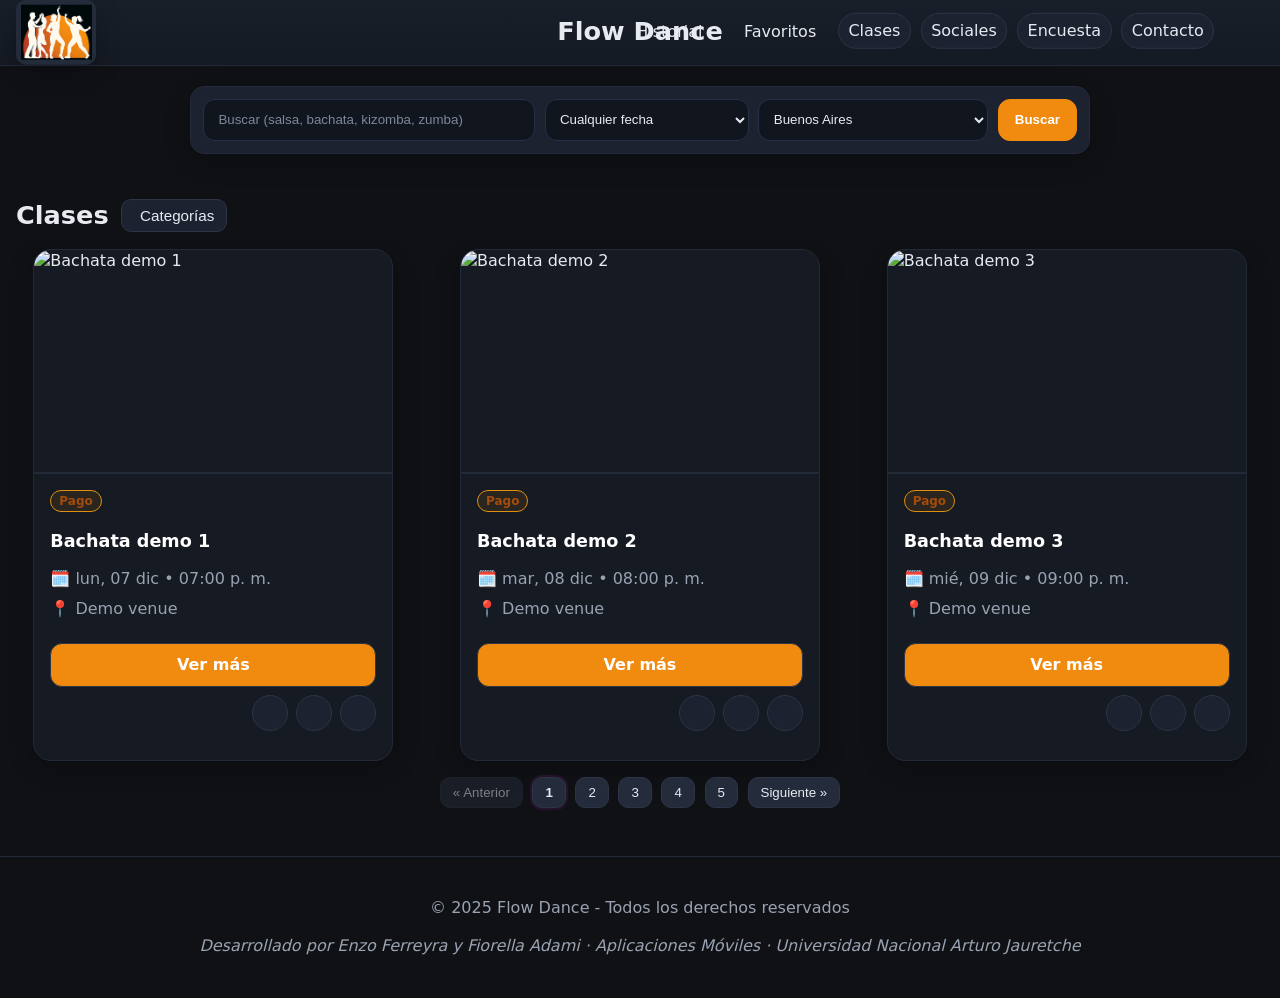
==== categories.html @ 74bfeacb "Finalizar compra." ====
<!DOCTYPE html>
<html lang="es">
<head>
  <meta charset="UTF-8" />
  <meta name="viewport" content="width=device-width, initial-scale=1.0" />
  <title>Flow Dance – Categorías</title>

  <!-- CSS -->
  <link rel="stylesheet" href="css/categories.css" />
  <link rel="stylesheet" href="css/modal-alerts.css" />
  <link rel="stylesheet" href="css/estilos.css" />
  <link rel="stylesheet" href="css/carrito.css" />
  <link rel="stylesheet" href="css/menu.css" />
  <link rel="stylesheet" href="css/detalle.css" />
  <!-- (opcional) estilos del drawer/listas de fav/hist -->
  <link rel="stylesheet" href="css/fav-hist.css" />

  <!-- Iconos -->
  <script src="https://kit.fontawesome.com/f222217ad3.js" crossorigin="anonymous"></script>

  <!-- Leaflet (mapas del modal) -->
  <link rel="stylesheet" href="https://unpkg.com/leaflet/dist/leaflet.css" />
  <script src="https://unpkg.com/leaflet/dist/leaflet.js"></script>
</head>



<body>
  <div id="loader" class="loader-overlay" hidden>
    <div class="spinner"></div>
  </div>

  <!-- Toast -->
  <div id="toast" class="toast"></div>

  <!-- HEADER -->
  <header>
    <div class="header-inner">
      <div class="logo">
        <a href="index.html"><img src="img/logo.png" alt="Logo de la página"></a>
      </div>

      <h1>Flow Dance</h1>

      <!-- Menú principal -->
      <nav class="menu-principal" aria-label="Menú principal">
        <ul class="menu">
        <!-- Botones texto: Historial y Favoritos -->
      <li>
        <button id="btnHistorial" class="btn-link with-icon" title="Ver historial">
          <i class="fa-solid fa-clock-rotate-left" aria-hidden="true"></i>
          <span>Historial</span>
        </button>
      </li>
      <li>
        <button id="btnFavoritos" class="btn-link with-icon" title="Ver favoritos">
          <i class="fa-regular fa-heart" aria-hidden="true"></i>
          <span>Favoritos</span>
        </button>
      </li>
          <li><a href="categories.html">Clases</a></li>
          <li><a href="sociales.html">Sociales</a></li>
          <li><a href="encuesta.html">Encuesta</a></li>
          <li><a href="contacto.html">Contacto</a></li>
          <li>
            <button class="btn-carrito" onclick="abrirCarrito()" title="Abrir carrito">
              <i class="fa-solid fa-cart-shopping"></i>
            </button>
          </li>
        </ul>
      </nav>
    </div>

    <!-- Carrito lateral -->
    <aside class="carrito" id="carrito">
      <header>
        <h2>Tu carrito</h2>
        <span class="cerrar" onclick="cerrarCarrito()">&times;</span>
      </header>
    </aside>
  </header>

  <div class="container">
    <!-- ===== Drawer lateral de Categorías + overlay ===== -->
    <aside id="catDrawer" class="cat-drawer" aria-hidden="true">
      <nav class="vertical-menu" aria-label="Categorías">
        <h2>Categorías</h2>
        <ul>
          <li><a href="#salsa-category"  class="filtro" data-cat="salsa">Salsa</a></li>
          <li><a href="#bachata-category" class="filtro" data-cat="bachata">Bachata</a></li>
          <li><a href="#kizomba-category" class="filtro" data-cat="kizomba">Kizomba</a></li>
          <li><a href="#zumba-category"  class="filtro" data-cat="zumba">Zumba</a></li>
          <li><a href="#cuarteto-category" class="filtro" data-cat="cuarteto">Cuarteto</a></li>
          <li><a href="#Rock-category"   class="filtro" data-cat="Rock">Rock</a></li>
        </ul>
        <hr style="border:0;border-top:1px solid #232a37;margin:1rem 0" />
      </nav>
    </aside>
    <div id="catOverlay" class="cat-overlay" hidden></div>

    <!-- MAIN: filtros + resultados + modal -->
    <main aria-label="Listado y filtros">
      <!-- 🔎 Filtros -->
      <section class="buscador">
        <div class="search-bar">
          <input id="txtBuscar" type="search" placeholder="Buscar (salsa, bachata, kizomba, zumba)" />
          <select id="selFecha" aria-label="Fecha">
            <option value="">Cualquier fecha</option>
            <option value="today">Hoy</option>
            <option value="this_week">Esta semana</option>
            <option value="next_week">La semana que viene</option>
          </select>
          <select id="selUbicacion" aria-label="Ubicación">
            <option value="Buenos Aires" selected>Buenos Aires</option>
            <option value="CABA">Ciudad Autónoma de Buenos Aires</option>
            <option value="Catamarca">Catamarca</option>
            <option value="Chaco">Chaco</option>
            <option value="Chubut">Chubut</option>
            <option value="Córdoba">Córdoba</option>
            <option value="Corrientes">Corrientes</option>
            <option value="Entre Ríos">Entre Ríos</option>
            <option value="Formosa">Formosa</option>
            <option value="Jujuy">Jujuy</option>
            <option value="La Pampa">La Pampa</option>
            <option value="La Rioja">La Rioja</option>
            <option value="Mendoza">Mendoza</option>
            <option value="Misiones">Misiones</option>
            <option value="Neuquén">Neuquén</option>
            <option value="Río Negro">Río Negro</option>
            <option value="Salta">Salta</option>
            <option value="San Juan">San Juan</option>
            <option value="San Luis">San Luis</option>
            <option value="Santa Cruz">Santa Cruz</option>
            <option value="Santa Fe">Santa Fe</option>
            <option value="Santiago del Estero">Santiago del Estero</option>
            <option value="Tierra del Fuego">Tierra del Fuego</option>
            <option value="Tucumán">Tucumán</option>
          </select>
          <button id="btnBuscar" class="btn btn-primary">Buscar</button>
        </div>
      </section>

      <!-- 🧩 Resultados dinámicos -->
      <section id="eventbrite-resultados" aria-label="Resultados de búsqueda">
        <div class="section-title">
          <h2>Clases</h2>
          <button id="btnCategorias" class="btn btn-ghost btn-sm with-icon" type="button" title="Abrir categorías">
            <i class="fa-solid fa-sliders"></i>
            Categorías
          </button>
        </div>

        <div id="resultados" class="category-items"></div>
        <div id="paginacion" class="pager"></div>
      </section>

      <!-- Drawer Favoritos -->
      <aside class="drawer" id="drawerFavoritos" aria-hidden="true">
        <header>
          <h2>Favoritos</h2>
          <button class="cerrar" data-close="#drawerFavoritos">✕</button>
        </header>
        <div class="drawer-body" id="favoritosList"></div>
      </aside>
      <div class="drawer-overlay" data-close="#drawerFavoritos" hidden></div>

      <!-- Drawer Historial -->
     <aside id="drawerHistorial" class="drawer" aria-hidden="true">
  <header>
    <h3>Historial</h3>
    <button class="cerrar" data-close="#drawerHistorial" aria-label="Cerrar">✕</button>
  </header>
  <div id="historialList" class="historial-list"></div>
</aside>
<div class="drawer-overlay" hidden data-close="#drawerHistorial"></div>
    </main>

    <!-- Modal de detalle -->
    <div id="modalDetalle" class="modal" aria-hidden="true">
      <div class="modal-content-detalle">
        <button class="modal-close" id="btnCerrarModal" aria-label="Cerrar">✕</button>
        <div id="detalleEvento"></div>
      </div>
    </div>
  </div>

<!-- Snackbar compacto -->
<div id="snackbar" class="snackbar" role="status" aria-live="polite"></div>


  <!-- FOOTER -->
  <footer>
    <p>&copy; 2025 Flow Dance - Todos los derechos reservados</p>
    <p class="credit"><em>Desarrollado por Enzo Ferreyra y Fiorella Adami · Aplicaciones Móviles · Universidad Nacional Arturo Jauretche</em></p>
  </footer>

<!-- Modal Confirmación -->
<div id="modalConfirmar" class="modal-confirmar">
  <div class="modal-content" id="modalContent">

    <div id="confirmar">
      <i class="fa-solid fa-cart-shopping"></i>
      <h3>¿Deseás finalizar la compra?</h3>
      <!-- Precio total -->
      <div id="precioFinal" class="precio-final"></div>
      <div class="modal-actions">
        <button id="btnCancelar" class="btn btn-cancelar"> Volver</button>
        <button id="btnConfirmar" class="btn btn-confirmar"> Confirmar</button>
      </div>
    </div>
     <div id="gracias" style="display: none;">
      <span id="modalCerrarconfirmar" class="cerrar-confirmar">&times;</span>
       <div class="success-message">
          🎉 
          <h3>¡Compra finalizada con éxito!</h3>
          <p>Gracias por confiar en nosotros.</p>
      </div>
    </div>
  </div>
</div>

  <!-- JS mínimos de página -->
  <script src="https://code.jquery.com/jquery-3.7.1.min.js" crossorigin="anonymous"></script>
  <script src="js/carrito.js"></script>
  <script src="js/toast.js"></script>

  <!-- Spin de carga -->
  <script src="js/loader.js"></script>
  <!-- App (Eventbrite, render, paginación, etc.) -->
  <script src="js/app.js"></script>
  <script src="js/fav-hist.js"></script>
  <!-- Detalle (modal con mapa, chips, etc.) -->
  <script src="js/detalle.js"></script>

  <!-- Lógica del drawer + atajos de filtrado -->
  <script>
    (function(){
      const drawer  = document.getElementById('catDrawer');
      const overlay = document.getElementById('catOverlay');
      const btn     = document.getElementById('btnCategorias');

      function openDrawer(){
        drawer.classList.add('open');
        overlay.hidden = false;
        drawer.setAttribute('aria-hidden','false');
        const first = drawer.querySelector('a, button');
        if (first) first.focus();
      }
      function closeDrawer(){
        drawer.classList.remove('open');
        overlay.hidden = true;
        drawer.setAttribute('aria-hidden','true');
        btn?.focus();
      }
      btn?.addEventListener('click', e => { e.preventDefault(); openDrawer(); });
      overlay?.addEventListener('click', closeDrawer);
      document.addEventListener('keydown', e => { if (e.key === 'Escape') closeDrawer(); });

      // Filtro rápido por categoría
      drawer.querySelectorAll('.filtro').forEach(a=>{
        a.addEventListener('click', e=>{
          const input = document.getElementById('txtBuscar');
          if (input) input.value = a.dataset.cat;
          document.getElementById('btnBuscar')?.click();
          closeDrawer();
        });
      });
    })();
  </script>
</body>
</html>
---- css/categories.css ----
/* ============================
   CATEGORIES.CSS (centrado + drawer)
   ============================ */

/* Reset & variables */
* { box-sizing: border-box; }
:root{
  --bg: #0f1115;
  --panel: #161a22;
  --panel-2: #1c2230;
  --text: #e7eaf0;
  --muted: #9aa3b2;
  --primary: #F18B10;
  --radius: 14px;
  --shadow: 0 8px 24px rgba(0,0,0,.25);
}

/* Base */
html,body{
  margin:0;
  background: var(--bg);
  color: var(--text);
  font-family: system-ui, -apple-system, Segoe UI, Roboto, "Helvetica Neue", Arial, "Noto Sans", "Liberation Sans", sans-serif;
  line-height: 1.4;
}

/* Header compacto (la página ya trae estilos globales, esto es mínimo por si hace falta) */
header{
  position: sticky; top:0; z-index: 5;
  background: linear-gradient(180deg, #191f2a 0%, #141923 100%);
  border-bottom: 1px solid #232a37;
  padding: 0;
  display: flex; align-items: center; justify-content: space-between; gap:1rem;
}
header .logo{ background:#242b3a; padding:.3rem; border-radius:10px; box-shadow: var(--shadow); height:4rem; display:flex; align-items:center; }
header .logo img{ max-height:100%; display:block; }
header h1{ margin:0; text-align:center; font-size: clamp(1.1rem, 2vw, 1.6rem); }

/* =======================================
   LAYOUT: centrado y sin columna reservada
   ======================================= */

/* IMPORTANTE: en tu HTML esta hoja se carga ANTES que estilos.css.
   Para ganar la cascada contra estilos.css (que usa :has(> aside)),
   usamos !important en las reglas críticas. */
.container{
  display: grid;
  grid-template-columns: 1fr !important;  /* 1 sola columna siempre */
  max-width: 1100px;                       /* ancho de contenido centrado */
  margin: 0 auto;                          /* centrar */
  gap: 1rem;
  padding: 1rem;
}
/* Si estilos.css pone 220px 1fr cuando hay <aside>, lo anulamos igual */
.container:has(> aside){
  grid-template-columns: 1fr !important;
}

/* Contenido principal */
main{ display: grid; grid-template-columns: 1fr; gap: 1.25rem; }

/* =======================================
   Drawer (solapa) de Categorías + overlay
   ======================================= */
.cat-drawer{
  position: fixed; top: 0; left: 0;
  height: 100vh; width: 300px;
  transform: translateX(-110%);
  transition: transform .25s ease;
  z-index: 40;
}
.cat-drawer.open{ transform: translateX(0); }

.cat-drawer .vertical-menu{
  height: 100%; overflow: auto;
  background: var(--panel);
  border-right: 1px solid #232a37;
  border-radius: 0 14px 14px 0;
  padding: 1rem;
  box-shadow: var(--shadow);
}
.vertical-menu h2{ margin:.2rem 0 1rem; font-size: 1.05rem; }
.vertical-menu ul{ list-style:none; margin:0; padding:0; }
.vertical-menu li{ margin:.25rem 0; }
.vertical-menu a{
  display:inline-block; padding:.4rem .55rem; margin:.15rem 0;
  border-radius:10px; text-decoration:none; color:var(--text);
}
.vertical-menu a:hover{ background:#212836; }

.cat-overlay{
  position: fixed; inset: 0;
  background: rgba(0,0,0,.45);
  z-index: 35;
}

/* ==================
   Buscador centrado
   ================== */
.buscador { margin-top: .25rem; }
.search-bar{
  display: grid;
  grid-template-columns: 1.3fr 0.8fr 0.9fr auto;
  gap: .6rem; align-items: center;
  background: var(--panel-2);
  border: 1px solid #232a37;
  border-radius: 14px;
  padding: .75rem;
  box-shadow: var(--shadow);

  /* centrado y tope de ancho */
  max-width: 900px;
  margin: 0 auto 1.5rem auto;
}
.search-bar input[type="search"],
.search-bar select,
.search-bar button{
  height: 42px; border-radius: 12px;
}
.search-bar input[type="search"]{
  padding-left:.9rem; border:1px solid #273046; background:#10151e; color:var(--text);
}
.search-bar select{
  border:1px solid #273046; background:#10151e; color:var(--text); padding:.55rem .65rem;
}
.search-bar #btnBuscar{ font-weight:700; padding:0 1rem; }
.search-bar input[type="search"]:hover, .search-bar select:hover{ filter:brightness(1.05); }

@media (max-width: 820px){
  .search-bar{ grid-template-columns: 1fr; gap: .5rem; }
  .search-bar #btnBuscar{ width:100%; }
}

/* ==========================
   Grilla fluida y centrada
   ========================== */
.category-items{
  display: grid;
  /* se adapta a 1, 2 o 3+ columnas según espacio */
  grid-template-columns: repeat(auto-fill, minmax(280px, 1fr));
  gap: 1.5rem;
  justify-items: center;   /* centra las cards dentro de cada celda */
}

/* =================
   Card de Evento
   ================= */
.evento{
  background: var(--panel);
  border: 1px solid #232a37;
  border-radius: 18px;
  overflow: hidden;
  box-shadow: var(--shadow);
  transition: transform .15s ease, box-shadow .15s ease;
  display: flex; flex-direction: column;

  /* ancho máximo para no “estirarse” demasiado */
  width: 100%;
  max-width: 360px;
}
.evento:hover{ transform: translateY(-2px); box-shadow: 0 12px 28px rgba(0,0,0,.35); }
.evento img{
  width: 100%; aspect-ratio: 16/10; object-fit: cover; display:block;
  border-bottom: 2px solid #232a37; border-bottom-left-radius: 0; border-bottom-right-radius: 0;
}
.evento .content{
  padding: 1rem; 
  text-align: left; 
  flex: 1;
  display:flex; 
  flex-direction:column; 
  justify-content:flex-start;
}

/* chips (si los usás) */
.tags{ display:flex; gap:.4rem; flex-wrap:wrap; margin-bottom:.55rem; }
.chip{
  display:inline-flex; align-items:center; gap:.35rem;
  padding:.28rem .56rem; border-radius:999px;
  background:#10151e; border:1px solid #273046; color:#cfd6e3;
  font-size:.82rem; line-height:1; font-weight:600;
}
.chip-free{ background:#11261c; border-color:#1f7a46; color:#b7ffd6; }

/* Título + meta */
.evento h3{ margin:.5rem 0 .7rem; font-size:1.1rem; font-weight:700; color:#fff; }
.evento p{ margin:.3rem 0; color: var(--muted); font-size:.95rem; }
.evento a.btn{
  margin-top:auto; align-self:center; display:inline-block; padding:.6rem 1.1rem; text-decoration:none;
  background: var(--primary); color:#fff; border-radius: 12px; font-weight:600;
  transition: background .2s ease, transform .1s ease;
}
.evento a.btn:hover{ background:#D97A0A; transform: translateY(-1px); }

/* Acciones secundarias (icons redondos) */
.icon-btn {
  display: inline-flex; align-items: center; justify-content: center;
  width: 36px; height: 36px; border-radius: 50%;
  background: #1c2230; color: #fff; border: 1px solid #2c3446; font-size: 1rem;
  transition: all .15s ease; text-decoration: none;
}
.icon-btn:hover { background:#273046; transform: translateY(-2px); }

/* =================
   Paginación
   ================= */
.pager{ display:flex; gap:.6rem; align-items:center; justify-content:center; margin-top: 1rem; }
.page-btn{ padding:.4rem .7rem; border:1px solid #2c3446; background:#242b3a; color:#e7eaf0; cursor:pointer; border-radius:8px; }
.page-btn.is-active{ font-weight:600; border-color: var(--primary); box-shadow:0 0 0 2px rgba(241,139,16,.15); }
.page-btn[disabled]{ opacity:.5; cursor:not-allowed; }

/* =================
   Footer
   ================= */
footer{
  margin-top: 2rem; color: var(--muted); text-align: center;
  padding: 1.5rem .5rem; border-top: 1px solid #232a37;
}

/* =================
   Accesibilidad & Scroll
   ================= */
a:focus, button:focus, input:focus, select:focus{ outline:2px solid var(--primary); outline-offset:2px; }
::-webkit-scrollbar{ width:10px; height:10px; }
::-webkit-scrollbar-thumb{ background:#2a3346; border-radius:10px; }
::-webkit-scrollbar-track{ background:#11151d; }

/* Título de sección con botón “Categorías” a la izquierda */
.section-title{
  display:flex; align-items:center; justify-content:flex-start;
  gap:.75rem; margin: 0 0 .75rem;
}
.section-title h2{ margin:0; font-size: clamp(1.2rem, 1.2rem + .6vw, 1.6rem); }

/* Botón chico, estilo fantasma para quedar discreto */
.btn.btn-sm{ padding:.45rem .75rem; border-radius:10px; font-size:.95rem; }
.btn.with-icon i{ margin-right:.4rem; }

/* En pantallas chicas, que el botón baje debajo del título si hace falta */
@media (max-width: 560px){
  .section-title{ flex-wrap: wrap; }
}

/* opcional: que el header de la sección quede sticky */
#eventbrite-resultados .section-title{
  position: sticky; top: 76px; /* ajusta según alto de tu header */
  background: var(--bg);
  z-index: 3;
  padding-top:.25rem; padding-bottom:.25rem;
}

.evento-precio {
  font-size: 1.1rem;
  font-weight: bold;
  color: #28a745; 
  margin: 0.5rem 0 1rem;
}

/* Loader / Spinner */
.loader-overlay{
  position: fixed;
  inset: 0;
  background: rgba(0,0,0,.6);
  display: flex;
  justify-content: center;
  align-items: center;
  z-index: 100; /* mayor que header (5) y drawer (40) */
}
.spinner{
  width: 60px;
  height: 60px;
  border: 6px solid #2c3446;
  border-top: 6px solid var(--primary);
  border-radius: 50%;
  animation: spin 1s linear infinite;
}
@keyframes spin { to { transform: rotate(360deg); } }

/* Asegura que cualquier [hidden] NO se muestre */
[hidden] { display: none !important; }

/* Específico para el loader */
.loader-overlay[hidden] { display: none !important; }
---- css/modal-alerts.css ----
/* ====== Backdrop del modal de Favoritos ====== */
#favModalBackdrop {
  position: fixed;
  inset: 0;
  background: rgba(0,0,0,.55);
  opacity: 0;
  pointer-events: none;
  transition: opacity .18s ease;
  z-index: 9998;
}
#favModalBackdrop.is-open { opacity: 1; pointer-events: auto; }

/* ====== Contenedor del modal de Favoritos ====== */
#favModal {
  position: fixed;
  inset: 0;
  display: grid;
  place-items: center;
  padding: 1rem;
  z-index: 9999;
  pointer-events: none;
}
#favModal.is-open { pointer-events: auto; }
#favModal[hidden] { display: none; }

/* Tarjeta */
#favModal .modal__card{
  width: min(680px, 92vw);
  background: var(--panel, #161a22);
  border: 1px solid #232a37;
  border-radius: 16px;
  box-shadow: var(--shadow, 0 8px 24px rgba(0,0,0,.25));
  transform: translateY(6px) scale(.98);
  opacity: 0;
  transition: transform .18s ease, opacity .18s ease;
}
#favModal.is-open .modal__card{
  transform: translateY(0) scale(1);
  opacity: 1;
}

/* Header / body / footer */
#favModal .modal__header,
#favModal .modal__footer { padding: .9rem 1rem; }

#favModal .modal__header{
  display:flex;
  align-items:center;
  justify-content:space-between;
  border-bottom:1px solid #232a37;
}

#favModal .modal__body{
  padding: 1rem;
  max-height: 60vh;
  overflow:auto;
}

#favModal .modal__close{
  background:#1c2230;
  border:1px solid #2c3446;
  color:#fff;
  width: 36px;
  height:36px;
  border-radius: 8px;
  cursor:pointer;
}

#favModal .modal__pre{
  white-space: pre-wrap;
  font-family: ui-monospace, SFMono-Regular, Menlo, Consolas, monospace;
  background:#10151e;
  border:1px solid #273046;
  border-radius:10px;
  padding:.75rem;
}

#favModal .modal__footer{
  display:flex;
  gap:.6rem;
  justify-content:flex-end;
}

/* Éxito */
#favModal .modal__card--success{ border: 2px solid #16a34a; }
#favModal .modal__body--center{ text-align: center; }
#favModal .checkmark{
  font-size: 3rem;
  color: #16a34a;
  font-weight: bold;
  margin-bottom: .8rem;
}

/* Snackbar compacto */
.snackbar{
  position: fixed;
  left: 50%;
  bottom: 24px;
  transform: translateX(-50%);
  background: var(--panel, #161a22);
  color: var(--text, #e7eaf0);
  border: 1px solid #273046;
  border-left: 4px solid #16a34a;      /* verde éxito */
  padding: .6rem .9rem;
  border-radius: 10px;
  box-shadow: var(--shadow, 0 8px 24px rgba(0,0,0,.25));
  font-size: .95rem;
  display: none;
  z-index: 10000;
}
.snackbar.show{
  display: block;
  animation: snack-in .18s ease, snack-out .20s ease 2.3s forwards;
}
.snackbar .icon{ margin-right:.5rem; }
.snackbar.error{ border-left-color: #ef4444; }

@keyframes snack-in { from { opacity: 0; transform: translate(-50%, 8px); }
                      to   { opacity: 1; transform: translate(-50%, 0); } }
@keyframes snack-out{ to   { opacity: 0; transform: translate(-50%, 8px); } }
---- css/estilos.css ----
/* Reset básico y variables */
* { box-sizing: border-box; }
:root{
  --bg: #0f1115;
  --panel: #161a22;
  --panel-2: #1c2230;
  --text: #e7eaf0;
  --muted: #9aa3b2;
  --primary: #F18B10;
  --accent: #ff537a; /* para el botón calendario */
  --radius: 14px;
  --shadow: 0 8px 24px rgba(0,0,0,.25);
}

.category-title { margin-top: 0; scroll-margin-top: 84px; }

html,body{
  margin:0;
  background: var(--bg);
  color: var(--text);
  font-family: system-ui, -apple-system, Segoe UI, Roboto, "Helvetica Neue", Arial, "Noto Sans", "Liberation Sans", sans-serif;
  line-height: 1.4;
}

/* Header */
header{
  position: sticky;
  top:0; z-index: 5;
  background: linear-gradient(180deg, #191f2a 0%, #141923 100%);
  border-bottom: 1px solid #232a37;
  padding: .9rem 1rem;
  display: flex; align-items: center; justify-content: center; gap:1rem;
}

/* Logo contenedor */
header .logo {
  position: absolute;
  left: 16px;
  top: 50%;
  transform: translateY(-50%);
  background: #242b3a;
  padding: 0.3rem;
  border-radius: 10px;
  box-shadow: var(--shadow);
  display: flex;
  align-items: center;
  justify-content: center;
  height: 100%;
}

/* Enlace dentro del logo */
header .logo a {
  display: flex;
  align-items: center;
  justify-content: center;
  height: 100%;
  text-decoration: none;
}

/* Imagen del logo */
header .logo img {
  max-height: 100%;
  width: auto;
  display: block;
}

header h1{
  margin:0; text-align:center; font-size: clamp(1.1rem, 2vw, 1.6rem);
}

/* Layout principal */
.container{
  display: grid;
  grid-template-columns: 1fr;
  gap: 1rem;
  max-width: 1280px;
  margin: 0 auto; padding: 1rem;
}
/* 1) Que <main> ocupe siempre todo el ancho por defecto */
.container > main { grid-column: 1 / -1; }

@media (min-width: 600px){
  .container:has(> aside) { grid-template-columns: 220px 1fr; }
  .container:has(> aside) > main { grid-column: auto; } /* vuelve a su columna */
}

/* Sidebar */
aside{
  background: var(--panel);
  border: 1px solid #232a37;
  border-radius: var(--radius);
  padding: 1rem;
}
aside h2{ margin: .2rem 0 1rem; font-size: 1.05rem; }
aside ul{ list-style: none; margin: 0; padding: 0; }
aside li{ margin: .25rem 0; }
aside a{
  display: inline-block; padding:.4rem .55rem; margin:.15rem 0;
  border-radius: 10px; text-decoration: none; color: var(--text);
}
aside a:hover{ background: #212836; }

/* Publicidad opcional */
.ad{
  display: none;
  background: var(--panel-2);
  border: 1px solid #232a37;
  border-radius: var(--radius);
  padding: 1rem;
}

/* Toolbar (filtros) */
.toolbar{
  display: flex; flex-wrap: wrap; gap: .5rem; margin-bottom: .5rem;
}
input[type="text"], input[type="search"], select{
  background:#10151e; color:var(--text);
  border:1px solid #273046; border-radius:10px;
  padding:.55rem .65rem; outline:none;
}
input::placeholder{ color:#7e8899; }

/* Botones base */
button, .btn{
  background:#242b3a; color:var(--text);
  border:1px solid #2c3446; border-radius:10px;
  padding:.5rem .8rem; cursor:pointer; text-decoration:none;
  transition: filter .18s ease, transform .12s ease, box-shadow .12s ease;
  box-shadow: 0 0 0 rgba(0,0,0,0);
}
button:hover, .btn:hover{ filter:brightness(1.08); transform: translateY(-1px); }
.btn-primary{ background: var(--primary); border-color: #F18B10; color:#fff; }

/* Tamaños/variantes CTA */
.btn-lg{ padding:.75rem 1.1rem; border-radius: 999px; font-weight:700; }
.btn-ghost{ background:#1c2230; border-color:#2c3446; }

/* Contenedor de resultados */
main{ display: grid; grid-template-columns: 1fr; gap: 1rem; }

/* ===== Sección promocional ===== */
.promo-section {
  display: grid;
  grid-template-columns: 1fr;
  gap: 1.5rem;
  background: var(--panel-2);
  border: 1px solid #232a37;
  border-radius: var(--radius);
  box-shadow: var(--shadow);
  padding: 1.5rem;
  margin-bottom: 2rem;
}

.promo-image { position: relative; }

.promo-image img {
  width: 100%;
  border-radius: var(--radius);
  object-fit: cover;
  aspect-ratio: 16/9;
  display: block;
}

/* overlay del texto BACHATA */
.promo-overlay {
  position: absolute;
  bottom: 12px;
  left: 12px;
  background: rgba(0,0,0,.55);
  color: #fff;
  padding: .55rem .8rem;
  border-radius: 10px;
  font-weight: 800;
  letter-spacing: .08em;
  text-transform: uppercase;
  line-height: 1.1;
  font-size: clamp(1.2rem, 3vw, 2rem);
}
.promo-overlay span{
  display:block;
  font-weight:600;
  letter-spacing:.18em;
  opacity:.95;
  font-size: clamp(.8rem, 1.6vw, 1.05rem);
}

.promo-content h2 { margin: 0 0 .5rem; font-size: clamp(1.3rem, 2.2vw, 1.8rem); }
.promo-content p { margin: .4rem 0; color: var(--muted); }

/* CTAs de la promo */
.promo-ctas{ margin-top: 1rem; display: flex; gap: .8rem; flex-wrap: wrap; }

/* Métricas de la promo */
.promo-stats{
  margin-top: 1rem;
  display: grid;
  grid-template-columns: 1fr;
  gap: .9rem;
}
.stat{
  background: #141a25;
  border: 1px solid #232a37;
  border-radius: 16px;
  padding: .9rem 1rem;
  text-align: center;
  box-shadow: var(--shadow);
}
.stat-number{
  font-size: 1.1rem;
  font-weight: 800;
  line-height: 1.1;
}
.stat-label{
  color: var(--muted);
  margin-top: .15rem;
  font-size: .95rem;
}

/* ===== Grilla de cards ===== */
.category-items{
  display: grid;
  grid-template-columns: 1fr;   /* móvil: 1 columna */
  gap: 2rem;
  align-items: stretch;
}

/* Card de evento */
.evento{
  background: var(--panel);
  border: 1px solid #232a37;
  border-radius: 18px;
  overflow: hidden;
  box-shadow: var(--shadow);
  transition: transform .15s ease, box-shadow .15s ease;
  display: flex;
  flex-direction: column;
}
.evento:hover{ transform: translateY(-2px); box-shadow: 0 12px 28px rgba(0,0,0,.35); }

/* Imagen protagonista */
.evento img{
  width: 100%;
  aspect-ratio: 16/10;
  object-fit: cover;
  display:block;
  border-bottom: 2px solid #232a37;
  border-bottom-left-radius: 0; border-bottom-right-radius: 0;
}

.evento .content{
  padding: 1rem 1rem 1.1rem;
  text-align: left;
  flex: 1;
  display: flex;
  flex-direction: column;
  justify-content: flex-start;
}

/* Chips */
.tags{ display: flex; gap:.4rem; flex-wrap: wrap; margin-bottom:.55rem; }
.chip{
  display:inline-flex; align-items:center; gap:.35rem;
  padding:.28rem .56rem; border-radius:999px;
  background:#10151e; border:1px solid #273046; color:#cfd6e3;
  font-size:.82rem; line-height:1; font-weight:600;
}
.chip-free{ background:#11261c; border-color:#1f7a46; color:#b7ffd6; }

/* Título de la card */
.evento-title{
  margin:.35rem 0 .3rem;
  font-size:1.15rem; line-height:1.25; letter-spacing:.2px;
  color:#fff;
}

/* Lista de meta (fecha / lugar) */
.evento-meta{
  list-style:none; padding:0; margin:.2rem 0 .9rem;
  display:flex; flex-direction:column; gap:.5rem; color:var(--muted);
}
.evento-meta .ico{
  width:18px; height:18px; flex:0 0 18px; opacity:.9;
}
.evento-meta li{
  display:flex; align-items:flex-start; gap:.45rem;
}

/* Acciones */
.evento-actions{ display:flex; gap:.6rem; margin-bottom:.7rem; }
.btn-ghost{ background:#1c2230; border-color:#2c3446; }

/* Botón calendario grande */
.btn-calendar{
  display:block; width:100%; text-align:center;
  background: var(--accent); border-color: var(--accent);
  color:#fff; font-weight:800; border-radius: 999px;
  padding:.72rem 1rem; letter-spacing:.15px;
  box-shadow: inset 0 -2px 0 rgba(0,0,0,.12);
}
.btn-calendar:hover{ filter:brightness(1.05); transform: translateY(-1px); }

/* Estados vacíos/errores */
.empty, .error{
  background:#151a24; border:1px dashed #2a3346; color:#9aa3b2;
  border-radius:12px; padding:1rem; text-align:center;
}

.quick-actions {
  display: flex;
  gap: 0.5rem;
  margin-left: auto;  /* opcional: empuja los íconos a la derecha */
}

/*Iconos redondos de card*/
.icon-btn {
  display: inline-flex;
  align-items: center;
  justify-content: center;
  width: 36px;
  height: 36px;
  border-radius: 50%;
  background: #1c2230;
  color: #fff;
  border: 1px solid #2c3446;
  font-size: 1rem;
  transition: all 0.15s ease;
  text-decoration: none;
}
.icon-btn:hover {
  background: #273046;
  color: #fff;
  transform: translateY(-2px);
}

/* Paginación */
#paginacion{ display:flex; gap:.6rem; align-items:center; justify-content:center; }
#paginacion button{
  background:#242b3a; color:#e7eaf0;
  border:1px solid #2c3446; border-radius:10px;
  padding:.45rem .75rem; cursor:pointer;
}
#paginacion button:hover{ filter:brightness(1.1); }

/* Footer */
footer{
  margin-top: 2rem; color: var(--muted); text-align: center;
  padding: 1.5rem .5rem; border-top: 1px solid #232a37;
}

/* ===== Breakpoints ===== */
@media (min-width: 600px){
  .container{ grid-template-columns: 220px 1fr; align-items: start; }
  .category-items{ grid-template-columns: repeat(2, minmax(0, 1fr)); } /* 2 columnas en tablet */
  .promo-stats{ grid-template-columns: repeat(3, 1fr); } /* métricas lado a lado */
}

@media (min-width: 768px){
  .promo-section{ grid-template-columns: 1fr 1fr; align-items: center; }
}

@media (min-width: 1024px){
  .container{ grid-template-columns: 220px 1fr; } /* 2 columnas (aside + main) */
  .category-items{ grid-template-columns: repeat(3, minmax(0, 1fr)); } /* 3 columnas en desktop */
  .ad{ display:block; } /* por si agregás un bloque .ad */
}

/* Accesibilidad y scroll */
a:focus, button:focus, input:focus, select:focus{ outline: 2px solid var(--primary); outline-offset: 2px; }
::-webkit-scrollbar{ width:10px; height:10px; }
::-webkit-scrollbar-thumb{ background:#2a3346; border-radius:10px; }
::-webkit-scrollbar-track{ background:#11151d; }

/* modal y opcion pagos y free */
.chip{display:inline-block;padding:.25rem .5rem;border-radius:999px;font-size:.75rem;opacity:.9}
.chip-live{background:#16a34a1a;border:1px solid #16a34a;color:#16a34a}
.chip-draft{background:#a855f71a;border:1px solid #a855f7;color:#a855f7}
.chip-started{background:#0ea5e91a;border:1px solid #0ea5e9;color:#0ea5e9}
.chip-ended{background:#64748b1a;border:1px solid #64748b;color:#64748b}
.chip-canceled{background:#ef44441a;border:1px solid #ef4444;color:#ef4444}
.chip-free{background:#10b9811a;border:1px solid #10b981;color:#0f766e}
.chip-paid{background:#f59e0b1a;border:1px solid #f59e0b;color:#b45309}

/* ===== Menú principal (en línea) ===== */
.menu-principal { position: absolute; right: 16px; top: 50%; transform: translateY(-50%); }
.menu { list-style: none; display: flex; gap: .6rem; margin: 0; padding: 0; }
.menu a {
  display: inline-block;
  padding: .35rem .6rem;
  border-radius: 999px;
  text-decoration: none;
  color: var(--text);
  background: #1c2230;
  border: 1px solid #2c3446;
}
.menu a:hover { filter: brightness(1.08); transform: translateY(-1px); }

/* ===== Encuesta (form) ===== */
.form-card{
  max-width: 760px; margin: 1.5rem auto; padding: 1rem;
  background: var(--panel); border: 1px solid #232a37;
  border-radius: var(--radius); box-shadow: var(--shadow);
}
.form-grid{ display:grid; grid-template-columns: 1fr 1fr; gap: 1rem; }
.form-grid .full{ grid-column: 1 / -1; }
label{ display:block; margin-bottom:.35rem; color:#cfd6e3; font-weight:600; }
input[type="text"], textarea, select{
  width:100%; background:#10151e; color:var(--text);
  border:1px solid #273046; border-radius:10px; padding:.55rem .65rem; outline:none;
}
textarea{ min-height: 110px; resize: vertical; }
.fieldset{
  border:1px solid #273046; border-radius:12px; padding: .75rem .9rem;
  background:#10151e;
}
.fieldset legend{ padding: 0 .4rem; color:#9aa3b2; }
.inline{ display:flex; flex-wrap:wrap; gap:.8rem; align-items:center; }
.inline label{ margin: 0; font-weight:500; }
.error-msg{ color:#ff8080; font-size:.9rem; margin-top:.35rem; }
.actions{ display:flex; gap:.6rem; margin-top: 1rem; }
.btn-danger{ background:#ef4444; border-color:#ef4444; color:#fff; }
.btn-reset{ background:#6b7280; border-color:#6b7280; color:#fff; }

@media (max-width: 640px){
  .form-grid{ grid-template-columns: 1fr; }
  .menu-principal{ position: static; transform:none; margin-top:.5rem; }
  header{ flex-direction: column; gap:.6rem; }
}

/* ===== Buscador compacto ===== */
.buscador { margin-top: .25rem; }
.search-bar{
  display: grid;
  grid-template-columns: 1.3fr 0.8fr 0.9fr auto;
  gap: .6rem;
  align-items: center;
  background: var(--panel-2);
  border: 1px solid #232a37;
  border-radius: 14px;
  padding: .75rem;
  box-shadow: var(--shadow);
}

/* alturas y radios consistentes */
.search-bar input[type="search"],
.search-bar select,
.search-bar button{
  height: 42px;
  border-radius: 12px;
}

/* input principal un poco más “pill” */
.search-bar input[type="search"]{
  padding-left: .9rem;
  border: 1px solid #273046;
  background: #10151e;
  color: var(--text);
}

/* selects a juego */
.search-bar select{
  border: 1px solid #273046;
  background: #10151e;
  color: var(--text);
  padding: .55rem .65rem;
}

/* botón destacado */
.search-bar #btnBuscar{
  font-weight: 700;
  padding: 0 1rem;
}

/* estado hover sutil */
.search-bar input[type="search"]:hover,
.search-bar select:hover{
  filter: brightness(1.05);
}

/* Responsive: apilar en pantallas chicas */
@media (max-width: 820px){
  .search-bar{
    grid-template-columns: 1fr;
    gap: .5rem;
  }
  .search-bar #btnBuscar{
    width: 100%;
  }
}

/* ====== Estilos base de la sección Academia ====== */
.academia {max-width: 1100px; margin: 3rem auto; padding: 0 1rem;}
.academia h2 {font-size: clamp(1.6rem, 1.2rem + 1.5vw, 2.2rem); margin-bottom: 1.25rem;}
.academia-grid {display: grid; gap: 1.5rem; grid-template-columns: 1fr;}
.academia-bloque {display: grid; gap: 1rem; grid-template-columns: 1fr; align-items: start;}
.academia-media img {
  width: 100%;
  height: auto;
  border-radius: 12px;
  display: block;
  object-fit: cover;
}

.academia-detalle__media img {
  width: 120%;
  height: auto;
  border-radius: 12px;
  display: block;
  object-fit: cover;
}
.academia-texto h3 {margin: .25rem 0 .5rem; font-size: 1.15rem;}
.academia-detalle {display: grid; gap: 1.5rem; grid-template-columns: 1fr; margin-top: 2rem; align-items: center;}
.academia-detalle__texto ul {margin: .75rem 0 0 1rem; list-style: disc;}
@media (min-width: 768px){
  .academia-grid {grid-template-columns: 1fr 1fr;}
  .academia-bloque {grid-template-columns: 1fr; gap: 1rem;}
  .academia-detalle {grid-template-columns: 1.2fr .8fr;}
}

.evento-actions {
  display: flex;
  flex-direction: column; /* 🔹 apila en columna */
  gap: 0.5rem;            /* espacio entre botones */
  margin-top: 0.5rem;
}

.evento-actions .btn {
  width: 100%;            /* opcional: que ocupen todo el ancho */
  text-align: center;
}

.pager {
  display: flex;
  flex-wrap: wrap;
  gap: .5rem;
  align-items: center;
  justify-content: center;
  margin-top: 1rem;
}
.page-btn {
  padding: .4rem .7rem;
  border: 1px solid var(--border, #ddd);
  background: var(--bg, #fff);
  cursor: pointer;
  border-radius: 8px;
}
.page-btn.is-active {
  font-weight: 600;
  border-color: var(--accent, #9c27b0);
  box-shadow: 0 0 0 2px rgba(156,39,176,.15);
}
.page-btn[disabled] { opacity: .5; cursor: not-allowed; }
.page-ellipsis { padding: 0 .25rem; color: #777; }

.promo-image {
  position: relative;
  aspect-ratio: 16/9;
  border-radius: var(--radius);
  overflow: hidden;
  background: #0f1115;
}

.promo-image iframe {
  position: absolute;
  inset: 0;
  width: 100%;
  height: 100%;
  border: 0;
}
---- css/carrito.css ----
@import url("./toast.css");

.btn-carrito {
    background: #f39d1200;
    color:#f39c12 !important ;
    border: none;
    padding: 10px 20px;
    cursor: pointer;
    font-weight: bold;
    border-radius: 8px;
    font-size: 1rem;
}

/* Panel carrito */
.carrito {
  position: fixed;
  top: 0;
  right: -400px; /* oculto */
  width: 350px;
  height: 100%;
  background: #1e1e1e;
  box-shadow: -2px 0 10px rgba(0,0,0,0.5);
  transition: right 0.3s ease;
  display: flex;
  flex-direction: column;
  z-index: 1000;
}

.carrito.open {
  right: 0;
}

.carrito-content {
  display: flex;
  flex-direction: column;
  height: 100%;
}

.carrito header {
  flex-shrink: 0;
  display: flex;
  justify-content: space-between;
  align-items: center;
  padding: 16px 18px;
  background: #1e1e1e;
  border-bottom: 1px solid #333;
  border-top-left-radius: 16px; 
  
}

.carrito header h2 {
  margin: 0;
  font-size: 1.2rem;
  color: #fff;
}

.carrito .cerrar {
  cursor: pointer;
  font-size: 1.5rem;
  color: #aaa;
}
.carrito .cerrar:hover { color: #fff; }

/* zona scroll */
.carrito-items {
  flex: 1;
  overflow-y: auto;
  padding: 15px 18px;
}

/* items */
.item {
  display: flex;
  justify-content: space-between;
  align-items: flex-start;
  padding: 12px;
  margin-bottom: 12px;
  background: #252b36;
  border-radius: 10px;
  transition: background .2s;
}
.item:hover { background: #2f3644; }

.item-info p {
  margin: 0;
  font-weight: 600;
  color: #fff;
}
.item-info small {
  display: block;
  font-size: 0.85rem;
  color: #bbb;
  margin: 4px 0;
}
.item-info p:last-child {
  color: #f39c12;
  font-weight: bold;
  margin-top: 5px;
}

.btn-eliminar {
  background: none;
  border: none;
  color: #dc3545;
  font-size: 1.2rem;
  cursor: pointer;
}
.btn-eliminar:hover { color: #ff4444; transform: scale(1.1); }

/* footer fijo */
.carrito footer {
  flex-shrink: 0;
  padding: 15px 18px;
  background: #1e1e1e;
  border-top: 1px solid #333;
  border-bottom-left-radius: 16px;
}

.total {
  font-size: 1.1rem;
  font-weight: bold;
  margin-bottom: 12px;
  color: #fff;
}

.carrito-actions {
  display: flex;
  gap: 8px;
}

.carrito-actions button {
  flex: 1;
  padding: 10px;
  border: none;
  border-radius: 8px;
  font-weight: 600;
  cursor: pointer;
  transition: transform .15s, opacity .2s;
}
.btn-vaciar { background: #dc3545; color: #fff; }
.btn-vaciar:hover { background: #c82333; transform: translateY(-1px); }
.btn-checkout { background: #28a745; color: #fff; }
.btn-checkout:hover { background: #218838; transform: translateY(-1px); }

/* Modal Finalizar compra*/
.modal-confirmar {
  display: none;
  position: fixed;
  inset: 0;
  background: rgba(0,0,0,0.6);
  justify-content: center;
  align-items: center;
  z-index: 2000;
}

.modal-content {
  background: var(--panel);
  border: 1px solid #232a37;
  border-radius: 16px;
  box-shadow: var(--shadow);
  padding: 20px;
  border-radius: 12px;
  text-align: center;
  width: 90%;
  max-width: 400px;
  animation: fadeIn 0.3s ease;
}

.modal-actions {
  margin-top: 20px;
  display: flex;
  justify-content: center;
  gap: 3rem;
}

.btn-confirmar { background: #F18B10; color: #fff; padding: 10px 16px; border-radius: 6px; font-weight: bold; }
.btn-cancelar  { background: #b1b1b100; color: #F18B10; padding: 10px 16px; border-radius: 6px; border-color: #F18B10; }

#gracias {
  display: flex;
  flex-direction: column;
}

.success-message {
  text-align: center;
  padding: 20px;
  font-size: 1.2rem;
  color: #28a745;
  animation: popIn 0.5s ease;
  margin-top: 0;
  padding-top: 0;
}

.cerrar-confirmar {
  align-self: flex-end;
  top: 10px;
  right: 15px;
  font-size: 24px;
  cursor: pointer;
  color: #666;
  transition: color 0.3s;
}

.cerrar-confirmar:hover {
  color: #fff;
}

@keyframes popIn {
  from { opacity: 0; transform: scale(0.8); }
  to   { opacity: 1; transform: scale(1); }
}
@keyframes fadeIn {
  from { opacity: 0; transform: scale(0.95); }
  to   { opacity: 1; transform: scale(1); }
}
---- css/menu.css ----
/* ===== Menú principal (en línea) ===== */
/*.menu-principal { position: absolute; right: 16px; top: 50%; transform: translateY(-50%); }*/

.menu { list-style: none; display: flex; gap: .6rem; margin: 0; padding: 0; }
.menu a {
  display: inline-block;
  padding: .35rem .6rem;
  border-radius: 999px;
  text-decoration: none;
  color: var(--text);
  background: #1c2230;
  border: 1px solid #2c3446;
}
.menu a:hover { filter: brightness(1.08); transform: translateY(-1px); }

/* Botones de texto con icono en el menú */
.menu .btn-link.with-icon{
  display: inline-flex;
  align-items: center;
  gap: .5rem;
  background: transparent;
  border: 0;
  padding: .5rem .75rem;
  color: var(--text);
  font: inherit;
  cursor: pointer;
  border-radius: 999px;            /* look de píldora como los demás */
}
.menu .btn-link.with-icon i{
  font-size: .95em;                /* icono alineado al texto */
  line-height: 1;
}
.menu .btn-link.with-icon:hover{
  background: rgba(255,255,255,.06);
}
.menu .btn-link.with-icon:focus{
  outline: 2px solid var(--primary);
  outline-offset: 2px;
}


/* Estado activo para los botones de texto con ícono del header */
.menu .btn-link.with-icon.active{
  background: rgba(241,139,16,.15);   /* leve highlight */
  border-radius: 999px;
}
.menu .btn-link.with-icon.active:focus{
  outline: 2px solid var(--primary);
  outline-offset: 2px;
}
---- css/detalle.css ----
/* ===== Modal ===== */
.modal {
  display: none; /* oculto por defecto */
  position: fixed;
  z-index: 20;
  top: 0; left: 0; right: 0; bottom: 0;
  background: rgba(0,0,0,0.65);
  backdrop-filter: blur(4px);
  justify-content: center;
  align-items: center;
  padding: 1rem;
}

.modal-content-detalle {
  background: var(--panel);
  border: 1px solid #232a37;
  border-radius: 16px;
  box-shadow: var(--shadow);
  max-width: 600px;
  width: 100%;
  padding: 1.5rem;
  position: relative;
  animation: fadeIn .25s ease;
}

.modal-close {
  position: absolute;
  top: 12px;
  right: 12px;
  background: transparent;
  border: none;
  color: var(--text);
  font-size: 1.3rem;
  cursor: pointer;
}

.detalle-actions {
  display: flex;
  align-items: center;
  justify-content: space-between; /* distribuye botones */
  flex-wrap: wrap;
  margin-top: 1rem;
}

/* Contenedor para centrar el botón principal */
.detalle-actions .btn-comprar-container {
  flex: 1;
  display: flex;
  justify-content: left; 
}

/* Botón principal */
.detalle-actions .btn-comprar {
  padding: 0.8rem 1.4rem;
  background: transparent;
  border: 2px solid #f39c12;
  color: #f39c12;
  font-weight: 600;
  font-size: 1rem;
  border-radius: 8px;
  cursor: pointer;
  transition: all 0.2s ease;
}
.detalle-actions .btn-comprar:hover {
  background: #f39c12;
  color: #fff;
}

/* Botones de icono */
.detalle-actions .icon-btns {
  display: flex;
  gap: 0.6rem;
}
.detalle-actions .icon-btn {
  width: 40px;
  height: 40px;
  font-size: 1.3rem;
  display: inline-flex;
  justify-content: center;
  align-items: center;
  border-radius: 50%;
  background: #1c2230;
  color: #fff;
  border: 1px solid #2c3446;
  transition: all 0.15s ease;
}
.detalle-actions .icon-btn:hover {
  background: #273046;
  transform: translateY(-2px);
}

.evento-imagen {
  width: 100%;
  height: auto;
  border-radius: 8px;
  margin-bottom: 1rem;
}


@keyframes fadeIn {
  from { opacity: 0; transform: scale(.95); }
  to { opacity: 1; transform: scale(1); }
}

/* Estilo precio */
#precioContainer p {
  font-size: 1.25rem;       
  font-weight: 700;         
  color: var(--primary, #f39c12); 
  margin: 0.8rem 0;         
}

#precioContainer strong {
  font-weight: 600;
  color: #ccc; 
}

/* En pantallas grandes, acercamos el precio al botón */
@media (min-width: 600px) {
  #precioContainer p {
    margin-bottom: 0.3rem;
  }
}
---- css/fav-hist.css ----
/* Corazón de favoritos */
.icon-btn.fav-btn.is-fav i { color: #ff6b8a; }
.icon-btn.fav-btn:hover i { transform: scale(1.05); }

/* Drawers reutilizando tu estética */
.drawer{
  position: fixed; top: 0; right: 0; height: 100vh; width: min(480px, 100%);
  background: var(--panel); border-left: 1px solid #232a37; box-shadow: var(--shadow);
  transform: translateX(110%); transition: transform .25s ease; z-index: 60;
  display:flex; flex-direction:column;
}
.drawer[aria-hidden="false"]{ transform: translateX(0); }
.drawer header{ display:flex; align-items:center; justify-content:space-between; padding: .9rem 1rem; border-bottom:1px solid #232a37; }
.drawer header h2{ margin:0; font-size:1.1rem; }
.drawer .cerrar{ background:#242b3a; border:1px solid #2c3446; color:#e7eaf0; border-radius:10px; padding:.35rem .6rem; cursor:pointer; }
.drawer-body{ padding: .9rem; overflow:auto; display:grid; gap:.75rem; }

/* Tarjeta compacta para listas de favoritos/historial */
.mini-card{
  display:grid; grid-template-columns: 96px 1fr auto; gap:.75rem; align-items:center;
  background: var(--panel-2); border:1px solid #232a37; border-radius:12px; padding:.6rem;
}
.mini-card img{ width:96px; height:64px; object-fit:cover; border-radius:8px; border:1px solid #2c3446; }
.mini-card h4{ margin:.1rem 0; font-size:1rem; }
.mini-card .meta{ color:var(--muted); font-size:.9rem; }
.mini-card .actions{ display:flex; gap:.4rem; }

/* Overlays para cada drawer */
.drawer-overlay{
  position:fixed; inset:0; background:rgba(0,0,0,.45); z-index:55;
}
.drawer[aria-hidden="true"] + .drawer-overlay { display:none; }
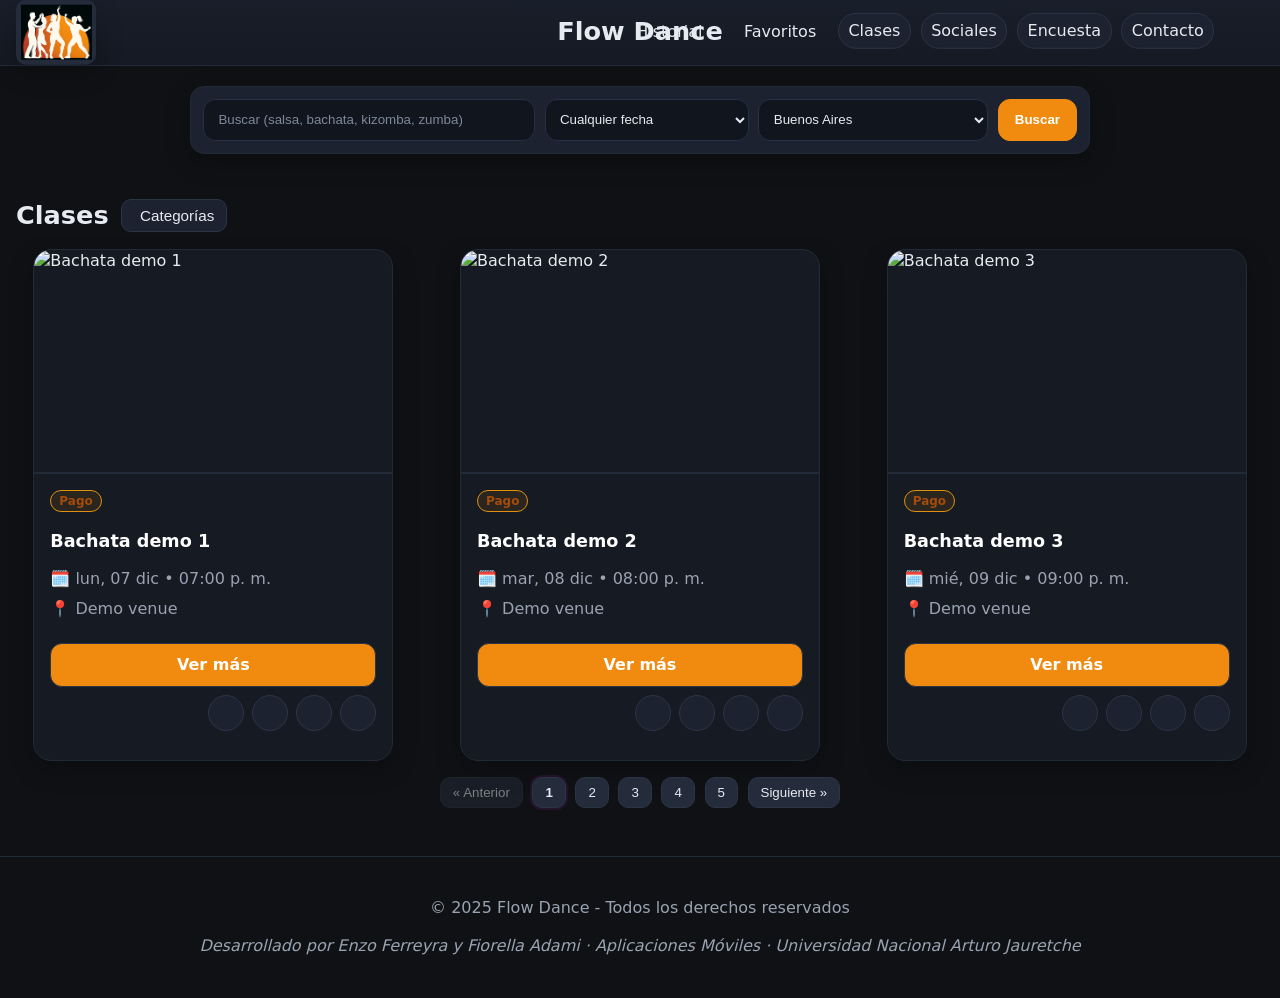
==== commit 8871b1da: "Ajuste de favoritos y historial" ====
--- a/categories.html
+++ b/categories.html
@@ -170,7 +170,7 @@
     <h3>Historial</h3>
     <button class="cerrar" data-close="#drawerHistorial" aria-label="Cerrar">✕</button>
   </header>
-  <div id="historialList" class="historial-list"></div>
+<div id="historialList" class="drawer-body"></div>
 </aside>
 <div class="drawer-overlay" hidden data-close="#drawerHistorial"></div>
     </main>
--- a/css/modal-alerts.css
+++ b/css/modal-alerts.css
@@ -1,97 +1,8 @@
-/* ====== Backdrop del modal de Favoritos ====== */
-#favModalBackdrop {
-  position: fixed;
-  inset: 0;
-  background: rgba(0,0,0,.55);
-  opacity: 0;
-  pointer-events: none;
-  transition: opacity .18s ease;
-  z-index: 9998;
-}
-#favModalBackdrop.is-open { opacity: 1; pointer-events: auto; }
+/* =========================================================
+   MODALES & SNACKBAR – Flow Dance (FIX)
+   ========================================================= */
 
-/* ====== Contenedor del modal de Favoritos ====== */
-#favModal {
-  position: fixed;
-  inset: 0;
-  display: grid;
-  place-items: center;
-  padding: 1rem;
-  z-index: 9999;
-  pointer-events: none;
-}
-#favModal.is-open { pointer-events: auto; }
-#favModal[hidden] { display: none; }
-
-/* Tarjeta */
-#favModal .modal__card{
-  width: min(680px, 92vw);
-  background: var(--panel, #161a22);
-  border: 1px solid #232a37;
-  border-radius: 16px;
-  box-shadow: var(--shadow, 0 8px 24px rgba(0,0,0,.25));
-  transform: translateY(6px) scale(.98);
-  opacity: 0;
-  transition: transform .18s ease, opacity .18s ease;
-}
-#favModal.is-open .modal__card{
-  transform: translateY(0) scale(1);
-  opacity: 1;
-}
-
-/* Header / body / footer */
-#favModal .modal__header,
-#favModal .modal__footer { padding: .9rem 1rem; }
-
-#favModal .modal__header{
-  display:flex;
-  align-items:center;
-  justify-content:space-between;
-  border-bottom:1px solid #232a37;
-}
-
-#favModal .modal__body{
-  padding: 1rem;
-  max-height: 60vh;
-  overflow:auto;
-}
-
-#favModal .modal__close{
-  background:#1c2230;
-  border:1px solid #2c3446;
-  color:#fff;
-  width: 36px;
-  height:36px;
-  border-radius: 8px;
-  cursor:pointer;
-}
-
-#favModal .modal__pre{
-  white-space: pre-wrap;
-  font-family: ui-monospace, SFMono-Regular, Menlo, Consolas, monospace;
-  background:#10151e;
-  border:1px solid #273046;
-  border-radius:10px;
-  padding:.75rem;
-}
-
-#favModal .modal__footer{
-  display:flex;
-  gap:.6rem;
-  justify-content:flex-end;
-}
-
-/* Éxito */
-#favModal .modal__card--success{ border: 2px solid #16a34a; }
-#favModal .modal__body--center{ text-align: center; }
-#favModal .checkmark{
-  font-size: 3rem;
-  color: #16a34a;
-  font-weight: bold;
-  margin-bottom: .8rem;
-}
-
-/* Snackbar compacto */
+/* ---------- Snackbar ---------- */
 .snackbar{
   position: fixed;
   left: 50%;
@@ -100,7 +11,7 @@
   background: var(--panel, #161a22);
   color: var(--text, #e7eaf0);
   border: 1px solid #273046;
-  border-left: 4px solid #16a34a;      /* verde éxito */
+  border-left: 4px solid #16a34a;
   padding: .6rem .9rem;
   border-radius: 10px;
   box-shadow: var(--shadow, 0 8px 24px rgba(0,0,0,.25));
@@ -112,9 +23,135 @@
   display: block;
   animation: snack-in .18s ease, snack-out .20s ease 2.3s forwards;
 }
+.snackbar.error{ border-left-color: #ef4444; }
 .snackbar .icon{ margin-right:.5rem; }
-.snackbar.error{ border-left-color: #ef4444; }
 
 @keyframes snack-in { from { opacity: 0; transform: translate(-50%, 8px); }
                       to   { opacity: 1; transform: translate(-50%, 0); } }
 @keyframes snack-out{ to   { opacity: 0; transform: translate(-50%, 8px); } }
+
+/* =========================================================
+   FAVORITOS (#favModal + #favModalBackdrop)
+   ========================================================= */
+
+/* Backdrop favoritos */
+#favModalBackdrop{
+  position: fixed; inset: 0;
+  background: rgba(0,0,0,.55);
+  opacity: 0; pointer-events: none;
+  transition: opacity .18s ease;
+  z-index: 9998;
+}
+#favModalBackdrop.is-open{ opacity: 1; pointer-events: auto; }
+
+/* Contenedor favoritos (no captura eventos) */
+#favModal{
+  position: fixed; inset: 0;
+  display: flex; align-items: center; justify-content: center;
+  padding: 1rem;
+  z-index: 9999;
+  pointer-events: none;
+}
+#favModal[hidden]{ display: none; }
+
+/* Tarjeta favoritos (sí clickeable) */
+#favModal .modal__card{
+  pointer-events: auto;
+  width: min(680px, 92vw);
+  background: var(--panel, #161a22);
+  border: 1px solid #232a37;
+  border-radius: 16px;
+  box-shadow: var(--shadow, 0 8px 24px rgba(0,0,0,.25));
+  transform: translateY(6px) scale(.98);
+  opacity: 0;
+  transition: transform .18s ease, opacity .18s ease;
+}
+#favModal.is-open .modal__card{ transform: translateY(0) scale(1); opacity: 1; }
+
+/* Partes internas */
+#favModal .modal__header,
+#favModal .modal__footer{ padding:.9rem 1rem; }
+#favModal .modal__header{
+  display:flex; align-items:center; justify-content:space-between;
+  border-bottom:1px solid #232a37;
+}
+#favModal .modal__body{ padding:1rem; max-height:60vh; overflow:auto; }
+#favModal .modal__close{
+  background:#1c2230; border:1px solid #2c3446; color:#fff;
+  width:36px; height:36px; border-radius:8px; cursor:pointer;
+}
+#favModal .modal__pre{
+  white-space: pre-wrap;
+  font-family: ui-monospace, SFMono-Regular, Menlo, Consolas, monospace;
+  background:#10151e; border:1px solid #273046; border-radius:10px; padding:.75rem;
+}
+#favModal .modal__footer{ display:flex; gap:.6rem; justify-content:flex-end; }
+#favModal .modal__card--success{ border: 2px solid #16a34a; }
+#favModal .modal__body--center{ text-align:center; }
+#favModal .checkmark{ font-size:3rem; color:#16a34a; font-weight:bold; margin-bottom:.8rem; }
+
+/* =========================================================
+   BASE GENÉRICA DE MODALES (Encuesta: #backdrop + .modal)
+   ========================================================= */
+
+/* Backdrop genérico (encuesta) */
+.modal-backdrop,
+#backdrop{
+  position: fixed; inset: 0;
+  background: rgba(0,0,0,.55);
+  opacity: 0; pointer-events: none;
+  transition: opacity .18s ease;
+  z-index: 1000;
+}
+.modal-backdrop.is-open,
+#backdrop.is-open{ opacity: 1; pointer-events: auto; }
+
+/* Contenedor base (centrado, NO clickeable) */
+.modal{
+  position: fixed; inset: 0;
+  display: flex; align-items: center; justify-content: center;
+  padding: 1rem;
+  z-index: 1001;
+  pointer-events: none;                 /* <- clave */
+}
+/* Habilitar interacción en el modal de detalle de categorías */
+#modalDetalle .modal-content-detalle,
+.modal .modal-content-detalle {
+  pointer-events: auto;
+}
+
+.modal[hidden]{ display: none; }
+
+/* Tarjeta base (sí clickeable) */
+.modal__card{
+  pointer-events: auto;                 /* <- clave */
+  width: min(680px, 92vw);
+  background: var(--panel, #161a22);
+  border: 1px solid #232a37;
+  border-radius: 16px;
+  box-shadow: var(--shadow, 0 8px 24px rgba(0,0,0,.25));
+  transform: translateY(6px) scale(.985);
+  opacity: 0;
+  transition: transform .18s ease, opacity .18s ease;
+}
+.modal.is-open .modal__card{ transform: translateY(0) scale(1); opacity: 1; }
+
+/* Partes internas */
+.modal__header, .modal__footer{ padding:.9rem 1rem; }
+.modal__header{
+  display:flex; align-items:center; justify-content:space-between;
+  border-bottom:1px solid #232a37;
+}
+.modal__body{ padding:1rem; max-height:60vh; overflow:auto; }
+.modal__close{
+  background:#1c2230; border:1px solid #2c3446; color:#fff;
+  width:36px; height:36px; border-radius:8px; cursor:pointer;
+}
+.modal__pre{
+  white-space: pre-wrap;
+  font-family: ui-monospace, SFMono-Regular, Menlo, Consolas, monospace;
+  background:#10151e; border:1px solid #273046; border-radius:10px; padding:.75rem;
+}
+.modal__card--success{ border: 2px solid #16a34a; }
+.modal__body--center{ text-align: center; }
+.modal--sm .modal__card{ width: min(520px, 92vw); }
--- a/css/estilos.css
+++ b/css/estilos.css
@@ -13,6 +13,12 @@
 }
 
 .category-title { margin-top: 0; scroll-margin-top: 84px; }
+
+hr {
+  border: none;
+  border-top: 2px solid #232a37;
+  margin: 20px 0;
+}
 
 html,body{
   margin:0;
--- a/css/fav-hist.css
+++ b/css/fav-hist.css
@@ -29,4 +29,39 @@
 .drawer-overlay{
   position:fixed; inset:0; background:rgba(0,0,0,.45); z-index:55;
 }
-.drawer[aria-hidden="true"] + .drawer-overlay { display:none; }+.drawer[aria-hidden="true"] + .drawer-overlay { display:none; }
+
+
+/* ==== Scrollbar flotante para drawer Historial ==== */
+.drawer-body{ position: relative; }  /* importante */
+
+.drawer-scrollbar{
+  position: absolute;
+  top: 8px; bottom: 8px; right: 6px;
+  width: 6px;
+  pointer-events: none;   /* no tapa clics */
+  z-index: 1;
+}
+.drawer-scrollbar__thumb{
+  position: absolute;
+  left: 0; width: 100%;
+  height: 32px;                  /* se recalcula por JS */
+  border-radius: 4px;
+  background: #3a4154;
+  opacity: .35;
+  transition: opacity .2s, transform .08s linear;
+}
+.drawer.show-scroll .drawer-scrollbar__thumb{ opacity: .75; }
+
+
+/* Evitar que el <aside.drawer> agregue su propio scroll */
+.drawer { overflow: hidden; }
+
+/* Historial: ocultar la barra nativa y usar solo la custom */
+#drawerHistorial .drawer-body {
+  scrollbar-width: none;        /* Firefox */
+  -ms-overflow-style: none;     /* IE/Edge Legacy */
+}
+#drawerHistorial .drawer-body::-webkit-scrollbar {
+  width: 0; height: 0;          /* Chrome/Safari/Edge (Blink/WebKit) */
+}
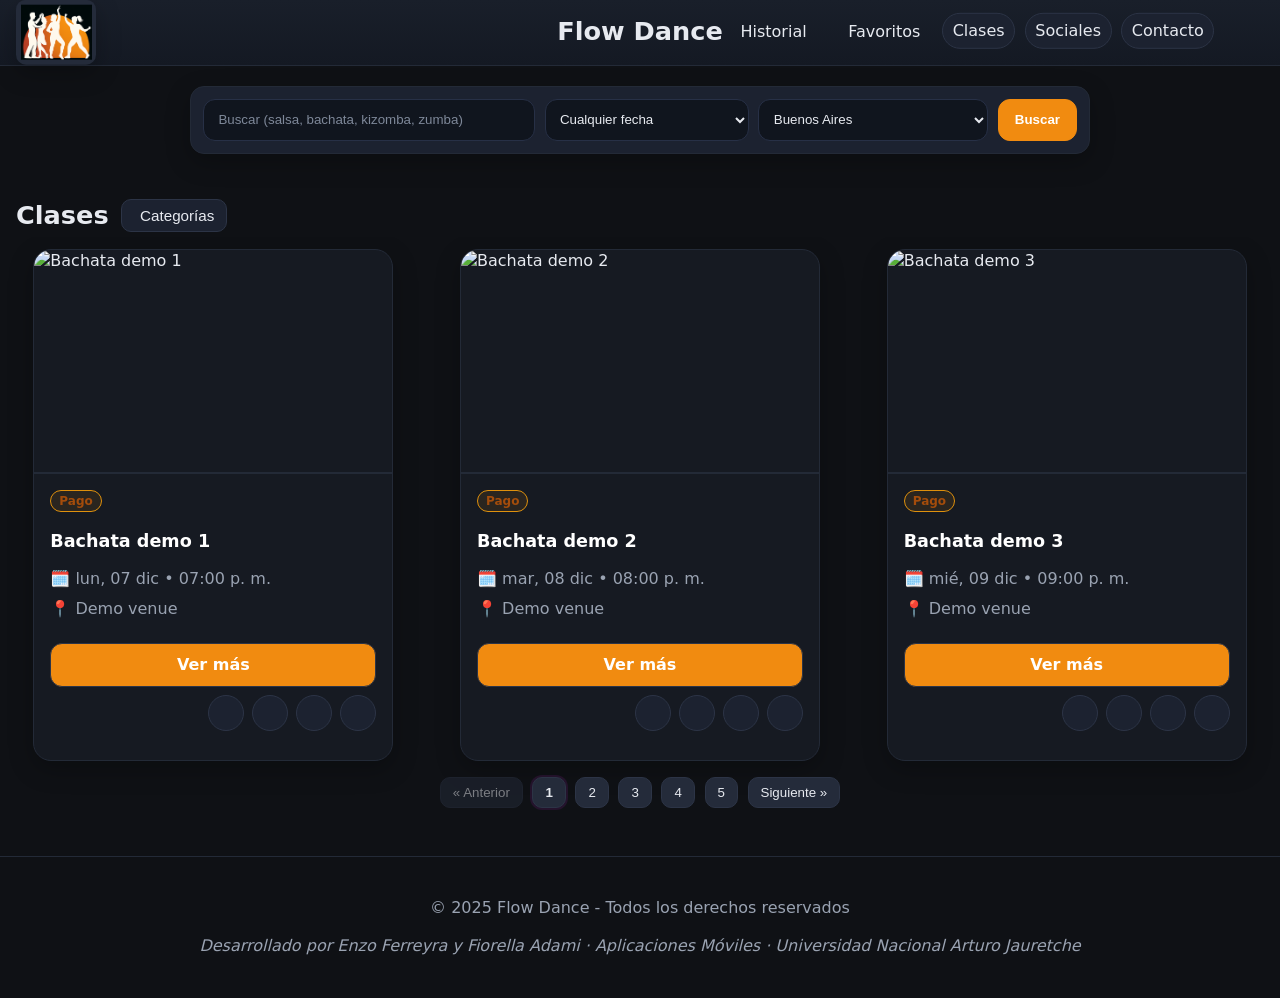
==== commit 86d881b5: "se saco encuesta del header y se agrego el historial y favorito en la pestaña de home" ====
--- a/categories.html
+++ b/categories.html
@@ -60,7 +60,6 @@
       </li>
           <li><a href="categories.html">Clases</a></li>
           <li><a href="sociales.html">Sociales</a></li>
-          <li><a href="encuesta.html">Encuesta</a></li>
           <li><a href="contacto.html">Contacto</a></li>
           <li>
             <button class="btn-carrito" onclick="abrirCarrito()" title="Abrir carrito">
@@ -168,8 +167,12 @@
      <aside id="drawerHistorial" class="drawer" aria-hidden="true">
   <header>
     <h3>Historial</h3>
-    <button class="cerrar" data-close="#drawerHistorial" aria-label="Cerrar">✕</button>
-  </header>
+  <div class="header-actions">
+      <button id="clearHistorial" class="icon-btn" title="Vaciar historial">
+        <i class="fa-solid fa-trash"></i>
+      </button>
+      <button data-close="#drawerHistorial" class="cerrar">×</button>
+    </div>  </header>
 <div id="historialList" class="drawer-body"></div>
 </aside>
 <div class="drawer-overlay" hidden data-close="#drawerHistorial"></div>
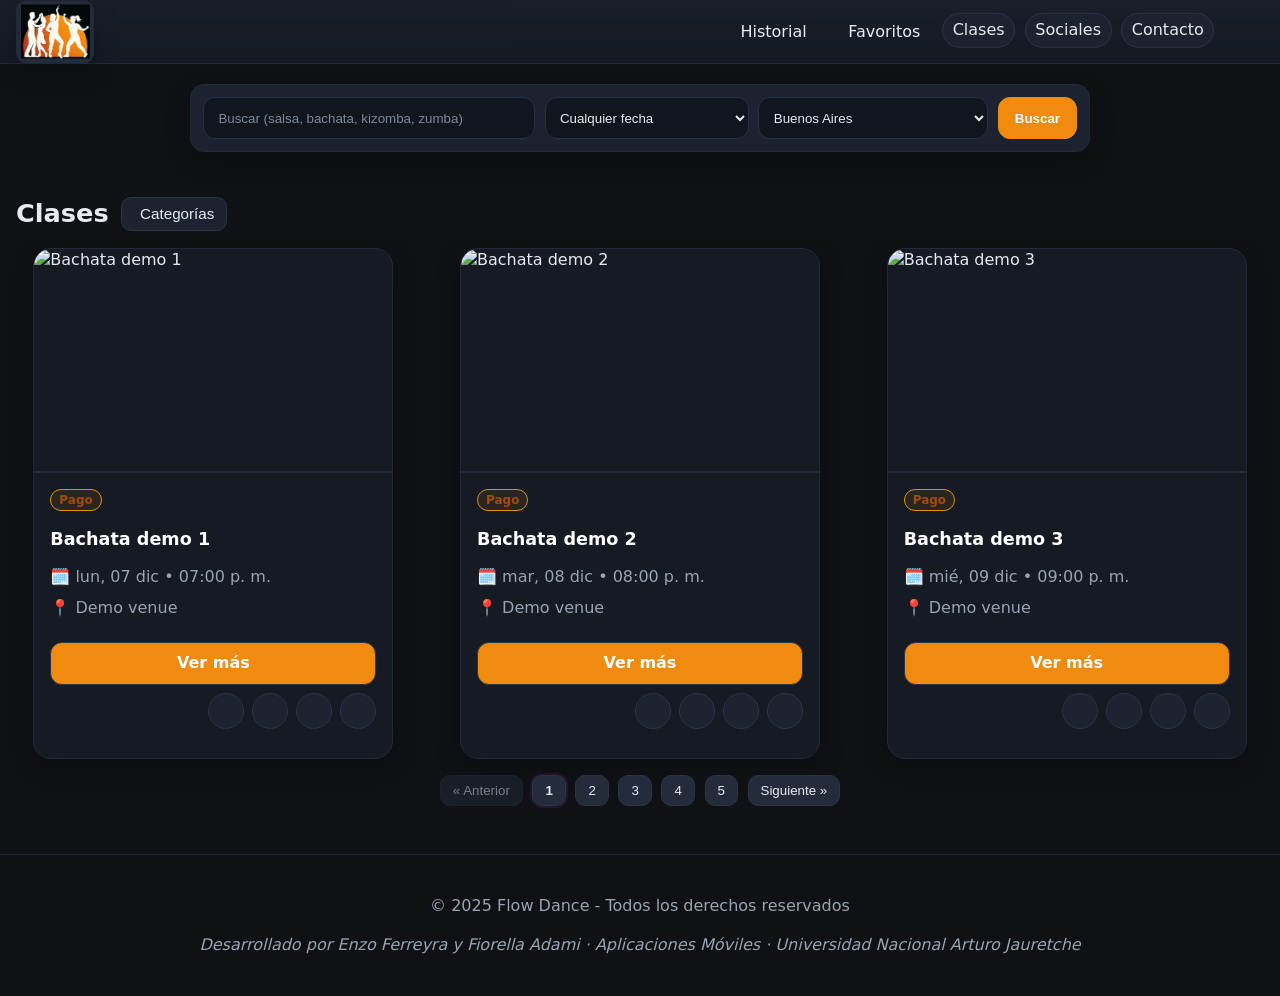
==== commit a02e97aa: "Header responsive." ====
--- a/categories.html
+++ b/categories.html
@@ -41,6 +41,11 @@
       </div>
 
       <h1>Flow Dance</h1>
+
+       <!-- Botón hamburguesa (solo móvil) -->
+      <button class="menu-toggle" id="menu-toggle" aria-label="Abrir menú">
+        <i class="fa-solid fa-bars"></i>
+      </button>
 
       <!-- Menú principal -->
       <nav class="menu-principal" aria-label="Menú principal">
--- a/css/estilos.css
+++ b/css/estilos.css
@@ -35,7 +35,11 @@
   background: linear-gradient(180deg, #191f2a 0%, #141923 100%);
   border-bottom: 1px solid #232a37;
   padding: .9rem 1rem;
-  display: flex; align-items: center; justify-content: center; gap:1rem;
+  display: flex; 
+  align-items: center; 
+  justify-content: center; 
+  gap:1rem;
+  height: 4rem;
 }
 
 /* Logo contenedor */
@@ -71,7 +75,19 @@
 }
 
 header h1{
-  margin:0; text-align:center; font-size: clamp(1.1rem, 2vw, 1.6rem);
+  margin:0; 
+  text-align:center; 
+  font-size: clamp(1.1rem, 2vw, 1.6rem);
+}
+
+/* Botón menú (mobile) */
+.menu-toggle {
+  display: none;            /* oculto en desktop */
+  font-size: 1.8rem;
+  background: none;
+  border: none;
+  color: #fff;
+  cursor: pointer;
 }
 
 /* Layout principal */
@@ -571,4 +587,110 @@
   width: 100%;
   height: 100%;
   border: 0;
-}+}
+
+/* ===== Publicidad ===== */
+.publicidad {
+  width: 100%;
+  max-width: 1200px;
+  margin: 0 auto 1rem auto;
+  padding: 0 0.25rem;
+  background: var(--panel-2);
+  border: 1px solid #232a37;
+  border-radius: var(--radius);
+  box-shadow: var(--shadow);
+  text-align: center;
+  overflow: hidden;
+  line-height: 0;
+
+}
+
+.publicidad img {
+  width: 100%;
+  height: 200px;                
+  object-fit: cover;           
+  border-radius: calc(var(--radius) - 2px);
+  display: block;
+  transition: transform 0.2s ease;
+}
+
+.publicidad img:hover {
+  transform: scale(1.01);
+  cursor: pointer;
+}
+
+/* Ocultar en mobile */
+@media (max-width: 768px) {
+  .publicidad {
+    display: none;
+  }
+}
+
+@media (max-width: 1359px) and (min-width: 768px) {
+  header h1 {
+    display: none;
+  }
+}
+
+/* ===== Responsive ===== */
+@media (max-width: 768px) {
+  /* Mostrar botón hamburguesa */
+  .menu-toggle:hover ,
+  .menu-toggle {
+    display: block;
+    position: absolute;
+    right: 0;
+    top: 30px;
+    transform: translateY(-50%);
+    z-index: 1001;
+  }
+
+  /* Menú principal oculto por defecto */
+  .menu-principal {
+    position: absolute;
+    top: 4rem;     
+    right: 0;
+    width: 200px;
+    background: #1c2230;
+    border: 1px solid #2c3446;
+    border-radius: 8px;
+    display: none;  
+    flex-direction: column;
+    padding: .5rem 0;
+    z-index: 1000;
+    transform: translateY(0%);
+  }
+  .menu-principal.active {
+    display: flex;
+  }
+
+  /* Lista vertical */
+  .menu {
+    flex-direction: column;
+    gap: 0;
+    margin: 0;
+    padding: 0;
+  }
+
+  .menu li {
+    width: 100%;
+  }
+
+  .menu a, .menu button {
+    display: block;
+    width: 100%;
+    padding: .6rem 1rem;
+    text-align: left;
+    border-radius: 0;
+  }
+  header {
+    flex-direction: column;  
+    align-items: center;
+    justify-content: space-between;
+  }
+
+  header h1 {
+    font-size: 1.3rem;
+    margin: 0;
+  }
+}
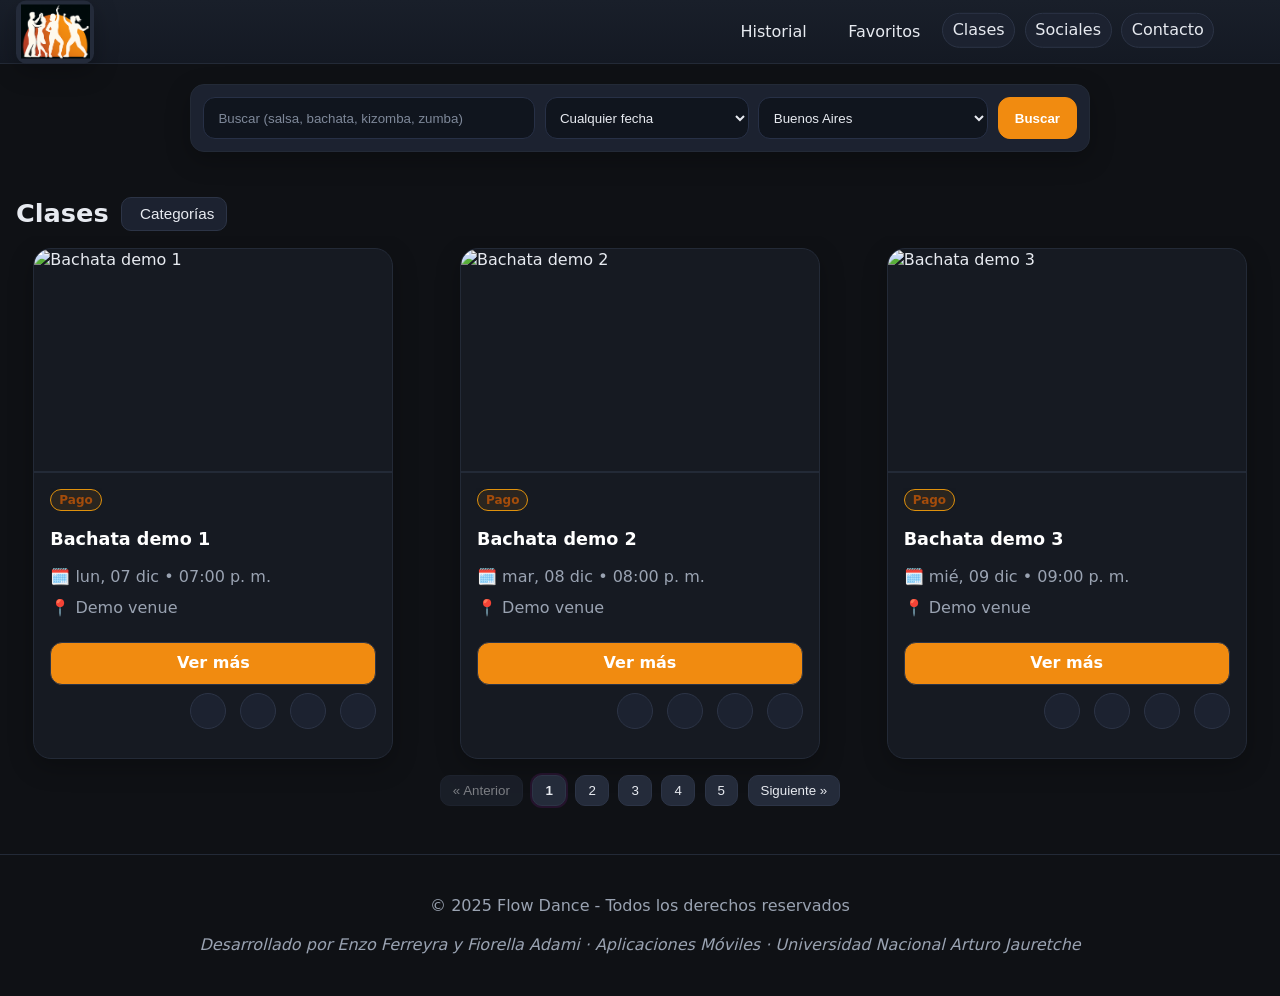
==== commit 860b5e7f: "Mejora de color de botones" ====
--- a/categories.html
+++ b/categories.html
@@ -14,6 +14,7 @@
   <link rel="stylesheet" href="css/detalle.css" />
   <!-- (opcional) estilos del drawer/listas de fav/hist -->
   <link rel="stylesheet" href="css/fav-hist.css" />
+  <link rel="stylesheet" href="css/icons-color.css" />
 
   <!-- Iconos -->
   <script src="https://kit.fontawesome.com/f222217ad3.js" crossorigin="anonymous"></script>
@@ -229,6 +230,7 @@
 
   <!-- JS mínimos de página -->
   <script src="https://code.jquery.com/jquery-3.7.1.min.js" crossorigin="anonymous"></script>
+  <script src="js/utils.js"></script>
   <script src="js/carrito.js"></script>
   <script src="js/toast.js"></script>
 
--- a/css/carrito.css
+++ b/css/carrito.css
@@ -15,7 +15,7 @@
 .carrito {
   position: fixed;
   top: 0;
-  right: -400px; /* oculto */
+  right: -4000px; /* oculto */
   width: 350px;
   height: 100%;
   background: #1e1e1e;
@@ -212,4 +212,17 @@
 @keyframes fadeIn {
   from { opacity: 0; transform: scale(0.95); }
   to   { opacity: 1; transform: scale(1); }
+}
+
+@media (max-width: 768px){
+  .carrito header {
+    flex-direction: row;  
+    align-items: center;
+    justify-content: space-between;
+    height: auto;
+  }
+  .carrito {
+   z-index: 2001; 
+   width: 100vw;
+  }
 }
--- a/css/detalle.css
+++ b/css/detalle.css
@@ -121,3 +121,29 @@
     margin-bottom: 0.3rem;
   }
 }
+
+
+
+/* Botón de Encuesta */
+.btn-encuesta {
+  display: inline-block;
+  background-color: #2563eb;   
+  color: #fff !important;
+  border: none;
+  border-radius: 8px;
+  padding: 10px 16px;
+  font-size: 0.95rem;
+  font-weight: 600;
+  cursor: pointer;
+  transition: background-color 0.25s ease, transform 0.15s ease;
+  margin-left: 10px; /* separarlo del botón carrito */
+}
+
+.btn-encuesta:hover {
+  background-color: #1e40af; 
+  transform: translateY(-2px);
+}
+
+.btn-encuesta i {
+  margin-right: 6px;
+}
--- a/css/icons-color.css
+++ b/css/icons-color.css
@@ -0,0 +1,46 @@
+
+
+/* Estilo base de los iconos */
+.icon-btn {
+  color: #d1d5db; /* gris claro neutro */
+  font-size: 1.2rem;
+  transition: color 0.25s ease, transform 0.2s ease;
+  margin-left: 6px;
+}
+
+/* Hover común */
+.icon-btn:hover {
+  transform: translateY(-2px);
+}
+
+/* WhatsApp */
+.icon-btn .fa-whatsapp {
+  color: #25D366; /* Verde WhatsApp */
+}
+.icon-btn:hover .fa-whatsapp {
+  color: #128C7E; /* Verde oscuro al hover */
+}
+
+/* Calendario */
+.icon-btn .fa-calendar {
+  color: #e0cc15; /* Azul */
+}
+.icon-btn:hover .fa-calendar {
+  color: #758a1b; /* Azul más intenso */
+}
+
+/* Favorito (corazón vacío/lleno) */
+.icon-btn .fa-heart {
+  color: #ef4444; /* Rojo */
+}
+.icon-btn:hover .fa-heart {
+  color: #b91c1c;
+}
+
+/* Encuesta */
+.icon-btn .fa-clipboard-list {
+  color: #2740ad; /* Naranja */
+}
+.icon-btn:hover .fa-clipboard-list {
+  color: #4143a8;
+}
